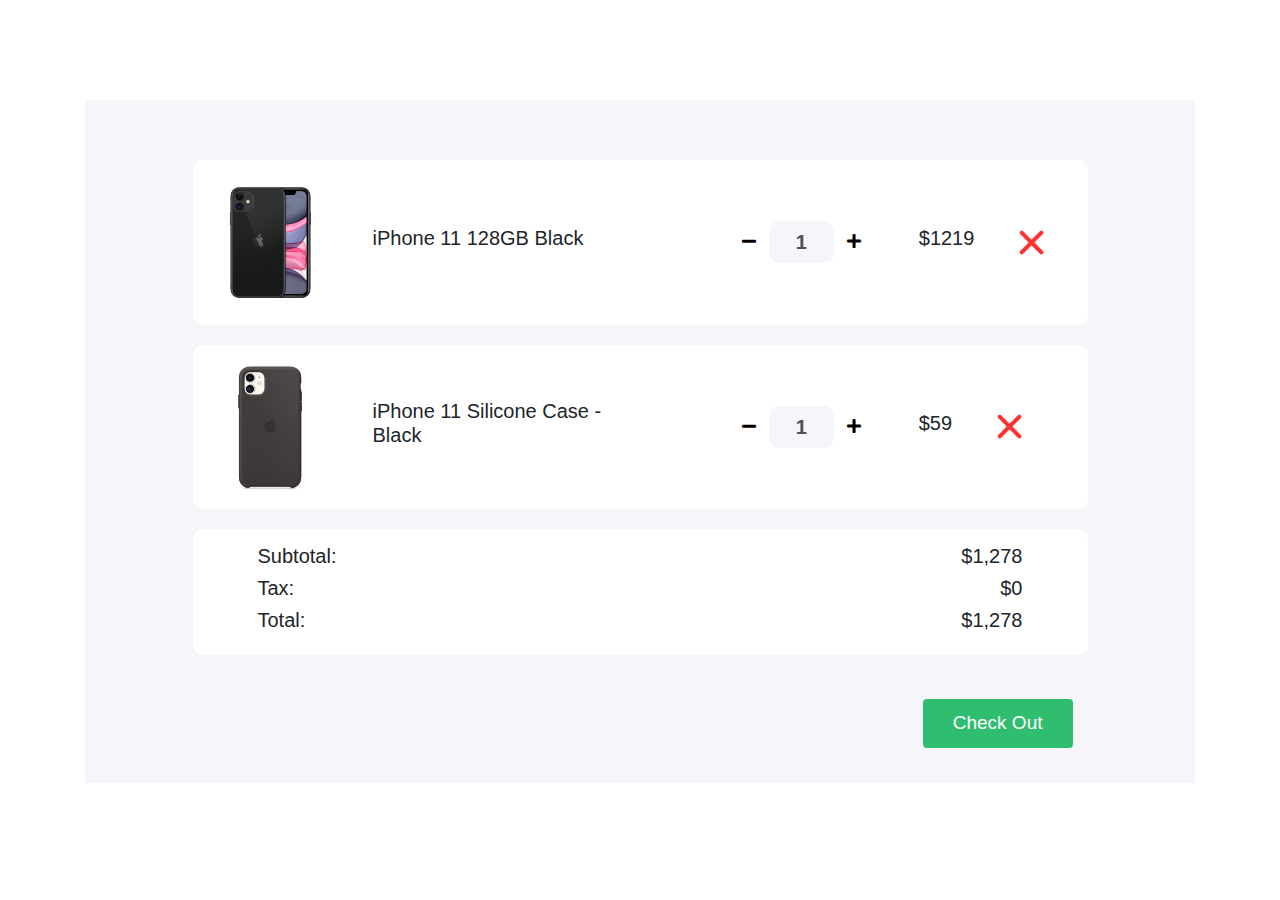
==== shopping-cart/index.html @ 582cff29 "btn hadnler" ====
<!DOCTYPE html>
<html>

<head>
   <title>Shopping Cart</title>
   <meta charset="utf-8">
   <meta name="viewport" content="width=device-width, initial-scale=1">
   <link rel="stylesheet" href="https://maxcdn.bootstrapcdn.com/bootstrap/4.0.0/css/bootstrap.min.css">
   <link href="https://cdnjs.cloudflare.com/ajax/libs/font-awesome/5.11.2/css/all.css" rel="stylesheet" />
   <link href="style.css" rel="stylesheet">
</head>

<body>

   <section>
      <div class="container">
         <div class="cart">
            <div class="col-md-12 col-lg-10 mx-auto">
               <div class="cart-item">
                  <div class="row">
                     <div class="col-md-7 center-item">
                        <img src="images/product-1.png" alt="">
                        <h5>iPhone 11 128GB Black</h5>
                     </div>

                     <div class="col-md-5 center-item">
                        <div class="input-group number-spinner">
                           <button id="mobile-minus-btn" class="btn btn-default"><i class="fas fa-minus"></i></button>
                           <input id="mobile-count" type="text" class="form-control text-center" value="1">
                           <button id="mobile-plus-btn" class="btn btn-default"><i class="fas fa-plus"></i></button>
                        </div>
                        <h5>$<span id="current-mobile-price">1219</span></h5>
                        <img src="images/remove.png" alt="" class="remove-item">
                     </div>
                  </div>
               </div>

               <div class="cart-item">
                  <div class="row">
                     <div class="col-md-7 center-item mx-auto">
                        <img src="images/product-2.png" alt="">
                        <h5>iPhone 11 Silicone Case - Black</h5>
                     </div>
                     <div class="col-md-5 center-item">
                        <div class="input-group number-spinner">
                           <button id="case-minus-btn" class="btn btn-default"><i class="fas fa-minus"></i></button>
                           <input id="case-count" type="text" class="form-control text-center" value="1">
                           <button id="case-plus-btn" class="btn btn-default"><i class="fas fa-plus"></i></button>

                        </div>
                        <h5>$59</h5>
                        <img src="images/remove.png" alt="" class="remove-item">
                     </div>
                  </div>
               </div>

               <div class="cart-item">
                  <div class="row">

                     <div class="col-md-8">
                        <h5>Subtotal: </h5>
                        <h5>Tax:</h5>
                        <h5>Total:</h5>
                     </div>

                     <div class="col-md-4 status">
                        <h5>$1,278</h5>
                        <h5>$0</h5>
                        <h5>$1,278</h5>
                     </div>
                  </div>
               </div>
               <div class="col-md-12 pt-4 pb-4">
                  <button type="button" class="btn btn-success check-out">Check Out</button>
               </div>
            </div>
         </div>
      </div>
   </section>
  

   <script>
      // mobile minus button handler

     const mobileMinusBtn = document.getElementById("mobile-minus-btn");
     mobileMinusBtn.addEventListener("click",function(){

        let mobileCount = document.getElementById("mobile-count").value;
        let mobileCountNumber = parseFloat(mobileCount);
        mobileCountNumber--;
        document.getElementById("mobile-count").value = mobileCountNumber;

        // current mobile cost
        let currentMobilePrice = document.getElementById("current-mobile-price").innerText;
        let currentMobilePriceNumber = parseFloat(currentMobilePrice);
        currentMobilePriceNumber = mobileCountNumber * 1219;
        document.getElementById("current-mobile-price").innerText = currentMobilePriceNumber;

      })




      // Mobile Plush button handler
      const mobilePlushBtn = document.getElementById("mobile-plus-btn");
      mobilePlushBtn.addEventListener("click",function(){
        let mobileCount = document.getElementById("mobile-count").value;
        let mobileCountNumber = parseFloat(mobileCount);
        mobileCountNumber ++;
        document.getElementById("mobile-count").value = mobileCountNumber;

      //   current mobile cost by plus sign
        let currentMobilePrice = document.getElementById("current-mobile-price").innerText;
        let currentMobilePriceNumber = parseFloat(currentMobilePrice);
        currentMobilePriceNumber = mobileCountNumber * 1219;
        document.getElementById("current-mobile-price").innerText = currentMobilePriceNumber;


      })



      // case minus button handler



      
   


   </script>
</body>

</html>
---- shopping-cart/style.css ----
body{
	background: #fff;
}
.cart{
	margin: 100px 0;
	background-color: #F6F5FA;;
	padding: 60px 0;
}
.total-price{
	padding-bottom: 15px;
}
.cart-item{
	background-color: #fff;
	border-radius: 10px;
	padding: 15px 20px;
	margin-bottom: 20px;
}
.center-item{
    display: flex;
    align-items: center;
    justify-content: flex-start;
}
.cart-item img{
	width: 115px;
}
.cart-item h5{
    padding: 0 45px;
}
.cart-item .remove-item{
	width: 25px!important;
}
.btn-default{
	background-color: #fff;
}
.cart-item .form-control{
	background-color: #F6F5FA;
	border: none;
    width: 65px;
    border-radius: 10px!important;
    font-weight: 700;
    font-size: 20px;
}
.input-group{
	width: unset;
}
.status{
	text-align: right;
}
.check-out{
    float: right;
    padding: 10px 30px;
	font-size: 19px;
	background-color: #2FBE70;
	border: none;
}
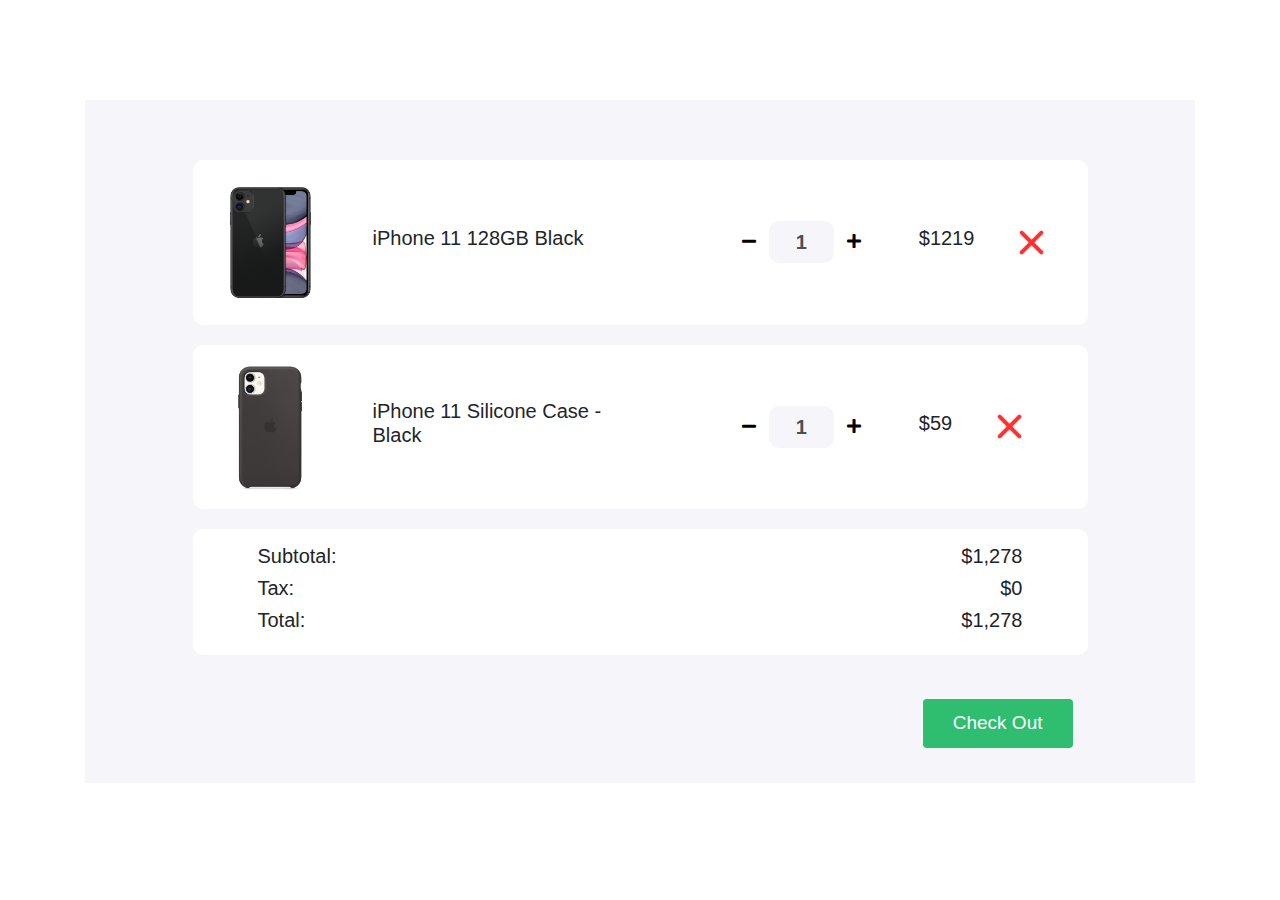
==== commit 2ef55065: "function" ====
--- a/shopping-cart/index.html
+++ b/shopping-cart/index.html
@@ -48,7 +48,7 @@
                            <button id="case-plus-btn" class="btn btn-default"><i class="fas fa-plus"></i></button>
 
                         </div>
-                        <h5>$59</h5>
+                        <h5>$<span id="current-case-price">59</span></h5>
                         <img src="images/remove.png" alt="" class="remove-item">
                      </div>
                   </div>
@@ -64,9 +64,9 @@
                      </div>
 
                      <div class="col-md-4 status">
-                        <h5>$1,278</h5>
+                        <h5>$<span id="subtotal-cost">1,278</span></h5>
                         <h5>$0</h5>
-                        <h5>$1,278</h5>
+                        <h5>$<span id="total-cost">1,278</span></h5>
                      </div>
                   </div>
                </div>
@@ -96,6 +96,10 @@
         currentMobilePriceNumber = mobileCountNumber * 1219;
         document.getElementById("current-mobile-price").innerText = currentMobilePriceNumber;
 
+      //   total cost
+
+     updateTotalCost();
+
       })
 
 
@@ -116,11 +120,72 @@
         document.getElementById("current-mobile-price").innerText = currentMobilePriceNumber;
 
 
+        //total cost 
+        updateTotalCost();
+
       })
-
+// mobile part finish
 
 
       // case minus button handler
+      const caseMinusBtn = document.getElementById("case-minus-btn");
+      caseMinusBtn.addEventListener("click",function(){
+         let caseCount = document.getElementById("case-count").value;
+          let caseCountNumber = parseFloat(caseCount);
+          caseCountNumber--;
+          document.getElementById("case-count").value =caseCountNumber;
+
+
+         //  current case cost
+         let currentCasePrice=document.getElementById("current-case-price").innerText;
+         let currentCasePriceNumber = parseFloat(currentCasePrice);
+         currentCasePriceNumber = caseCountNumber*59;
+         document.getElementById("current-case-price").innerText= currentCasePriceNumber;
+
+
+         // total cost 
+
+         updateTotalCost();
+
+      })
+
+      // case plus button handler
+
+      const casePlusBtn = document.getElementById("case-plus-btn");
+      casePlusBtn.addEventListener("click",function(){
+
+         let caseCount = document.getElementById("case-count").value;
+          let caseCountNumber = parseFloat(caseCount);
+          caseCountNumber++;
+          document.getElementById("case-count").value =caseCountNumber;
+
+         //  current case cost
+
+         let currentCasePrice=document.getElementById("current-case-price").innerText;
+         let currentCasePriceNumber = parseFloat(currentCasePrice);
+         currentCasePriceNumber = caseCountNumber*59;
+         document.getElementById("current-case-price").innerText= currentCasePriceNumber;
+
+         // total cost 
+
+        updateTotalCost();
+                  
+      })
+ 
+
+
+      function updateTotalCost(){
+
+         let currentMobilePriceTotal= document.getElementById("current-mobile-price").innerText;
+        let currentMobilePriceNumberTotal = parseFloat(currentMobilePriceTotal);
+        let currentCasePriceTotal = document.getElementById("current-case-price").innerText;
+        let currentCasePriceNumberTotal = parseFloat(currentCasePriceTotal);
+        const totalCost= currentMobilePriceNumberTotal + currentCasePriceNumberTotal;
+        document.getElementById("subtotal-cost").innerText= totalCost;
+        document.getElementById("total-cost").innerText =totalCost;
+
+
+      }
 
 
 
